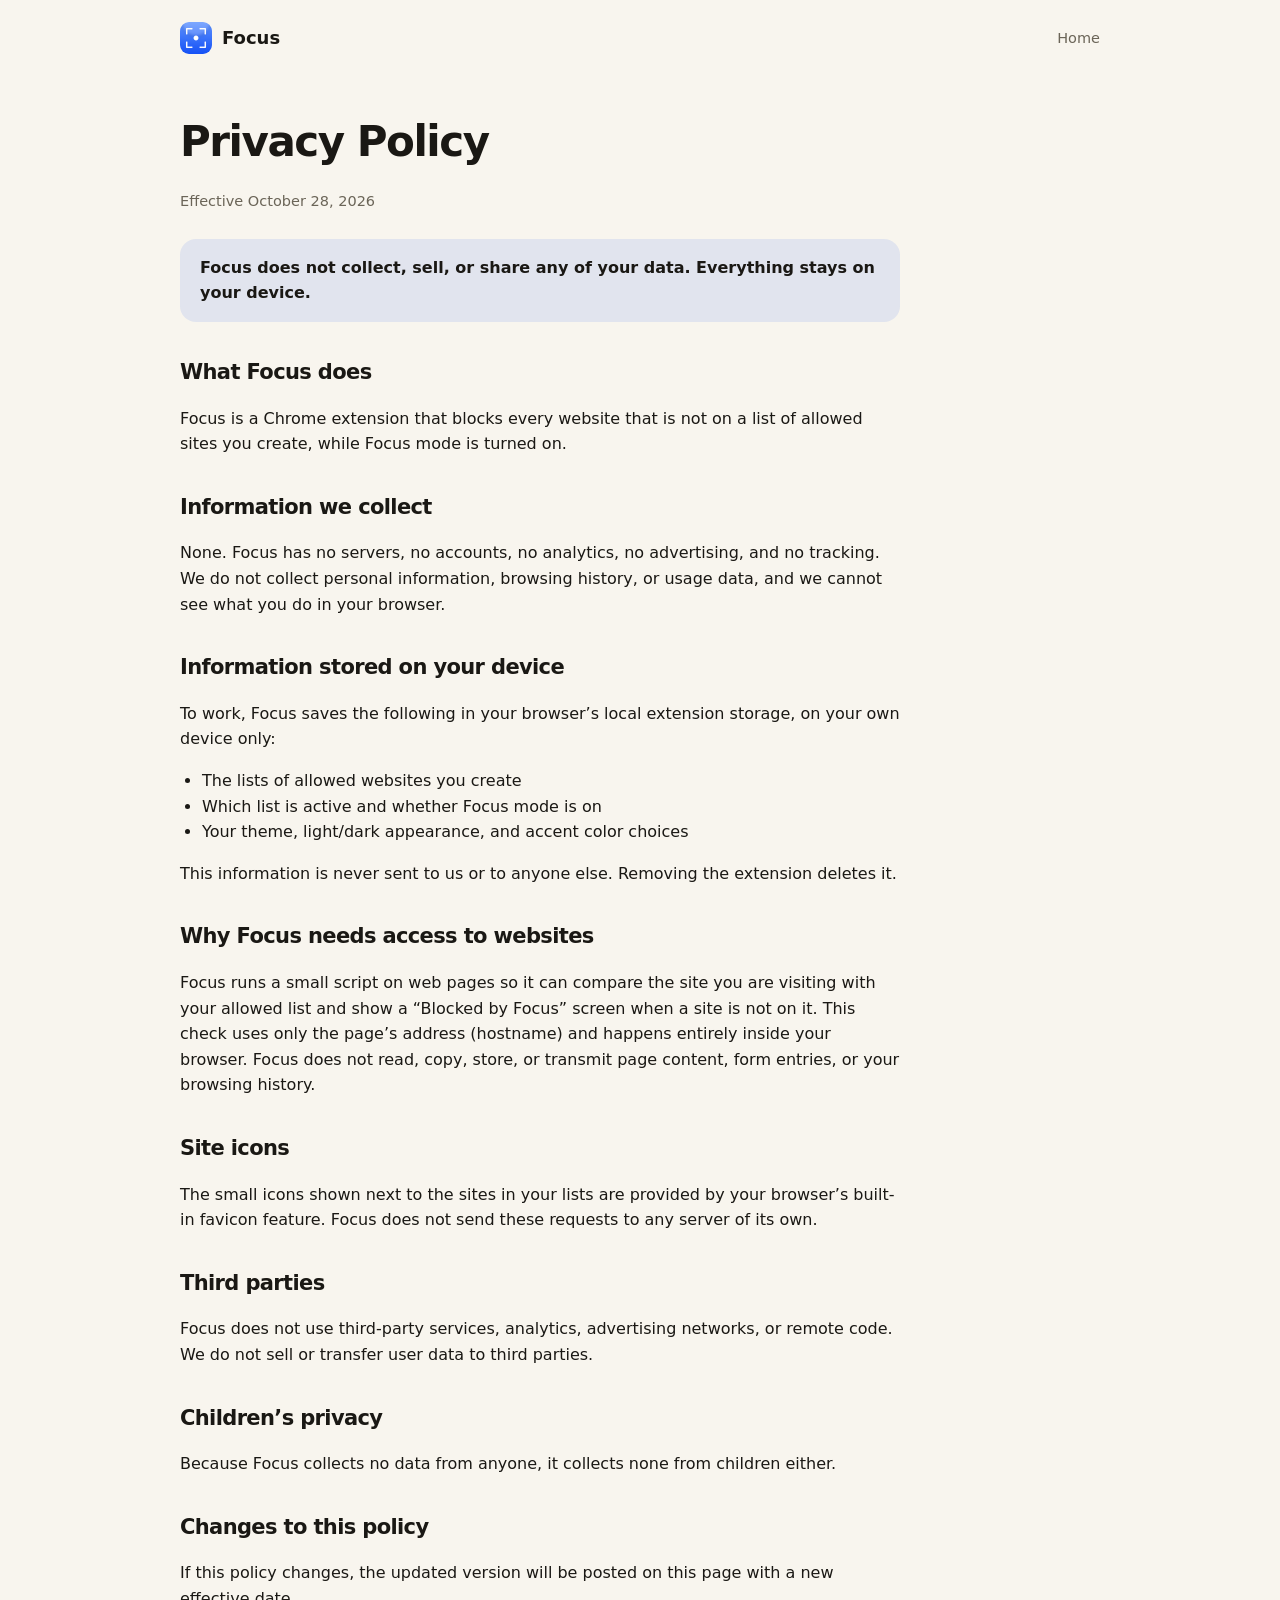
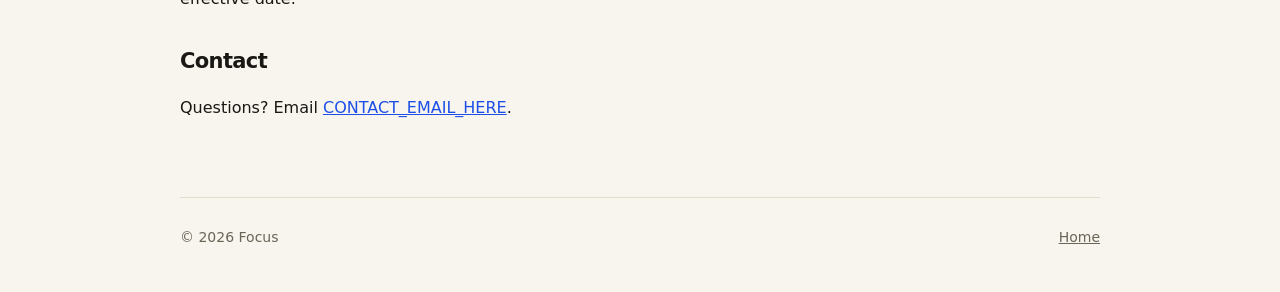
==== privacy.html @ 00d61979 "Add files via upload" ====
<!doctype html>
<html lang="en">
<head>
  <meta charset="utf-8">
  <meta name="viewport" content="width=device-width, initial-scale=1">
  <title>Privacy Policy | Focus</title>
  <meta name="description" content="Focus does not collect, store, or transmit any personal data. Everything stays in your browser.">
  <link rel="icon" href="icon.png">
  <link rel="stylesheet" href="style.css">
</head>
<body>
  <div class="wrap">
    <header class="top">
      <a class="brand" href="/"><img src="icon.png" alt="">Focus</a>
      <nav><a href="/">Home</a></nav>
    </header>

    <main class="doc">
      <h1>Privacy Policy</h1>
      <p class="meta">Effective October 28, 2026</p>

      <div class="callout">Focus does not collect, sell, or share any of your data. Everything stays on your device.</div>

      <h2>What Focus does</h2>
      <p>Focus is a Chrome extension that blocks every website that is not on a list of allowed sites you create, while Focus mode is turned on.</p>

      <h2>Information we collect</h2>
      <p>None. Focus has no servers, no accounts, no analytics, no advertising, and no tracking. We do not collect personal information, browsing history, or usage data, and we cannot see what you do in your browser.</p>

      <h2>Information stored on your device</h2>
      <p>To work, Focus saves the following in your browser’s local extension storage, on your own device only:</p>
      <ul>
        <li>The lists of allowed websites you create</li>
        <li>Which list is active and whether Focus mode is on</li>
        <li>Your theme, light/dark appearance, and accent color choices</li>
      </ul>
      <p>This information is never sent to us or to anyone else. Removing the extension deletes it.</p>

      <h2>Why Focus needs access to websites</h2>
      <p>Focus runs a small script on web pages so it can compare the site you are visiting with your allowed list and show a “Blocked by Focus” screen when a site is not on it. This check uses only the page’s address (hostname) and happens entirely inside your browser. Focus does not read, copy, store, or transmit page content, form entries, or your browsing history.</p>

      <h2>Site icons</h2>
      <p>The small icons shown next to the sites in your lists are provided by your browser’s built-in favicon feature. Focus does not send these requests to any server of its own.</p>

      <h2>Third parties</h2>
      <p>Focus does not use third-party services, analytics, advertising networks, or remote code. We do not sell or transfer user data to third parties.</p>

      <h2>Children’s privacy</h2>
      <p>Because Focus collects no data from anyone, it collects none from children either.</p>

      <h2>Changes to this policy</h2>
      <p>If this policy changes, the updated version will be posted on this page with a new effective date.</p>

      <h2>Contact</h2>
      <p>Questions? Email <a href="mailto:CONTACT_EMAIL_HERE">CONTACT_EMAIL_HERE</a>.</p>
    </main>

    <footer>
      <span>© 2026 Focus</span>
      <span><a href="/">Home</a></span>
    </footer>
  </div>
</body>
</html>
---- style.css ----
@font-face { font-family: "Inter"; src: url("fonts/inter.woff2") format("woff2"); font-weight: 100 900; font-display: swap; }
:root {
  --bg: #f8f5ee; --surface: #fffdf9; --line: #e4dccb; --text: #1a1814; --muted: #6b6558; --accent: #1c4fe8; --accent-soft: rgba(28, 79, 232, 0.1);
  color-scheme: light dark;
}
@media (prefers-color-scheme: dark) {
  :root { --bg: #0c0d10; --surface: #15171c; --line: #262932; --text: #f1efe9; --muted: #9a9ba5; --accent: #5b83ff; --accent-soft: rgba(91, 131, 255, 0.14); }
}
* { box-sizing: border-box; }
html { scroll-behavior: smooth; }
body { margin: 0; font-family: "Inter", system-ui, -apple-system, "Segoe UI", Roboto, sans-serif; background: var(--bg); color: var(--text); line-height: 1.6; -webkit-font-smoothing: antialiased; }
a { color: var(--accent); }
.wrap { width: min(920px, 100% - 40px); margin: 0 auto; }
header.top { display: flex; align-items: center; justify-content: space-between; padding: 22px 0; }
.brand { display: flex; align-items: center; gap: 10px; font-weight: 650; font-size: 18px; color: var(--text); text-decoration: none; }
.brand img { width: 32px; height: 32px; border-radius: 9px; }
nav a { margin-left: 22px; color: var(--muted); text-decoration: none; font-size: 14.5px; font-weight: 500; }
nav a:hover { color: var(--text); }
.hero { text-align: center; padding: 64px 0 56px; }
.hero h1 { font-size: clamp(36px, 7vw, 60px); line-height: 1.05; letter-spacing: -0.04em; margin: 0 0 18px; font-weight: 700; }
.hero p.lead { font-size: clamp(17px, 2.4vw, 20px); color: var(--muted); max-width: 560px; margin: 0 auto 30px; }
.btn { display: inline-block; padding: 14px 26px; border-radius: 14px; background: var(--accent); color: #fff; font-weight: 600; text-decoration: none; font-size: 16px; }
.btn.soon { background: var(--surface); color: var(--muted); border: 1px solid var(--line); cursor: default; }
.note { margin-top: 12px; font-size: 13.5px; color: var(--muted); }
section { padding: 44px 0; }
h2 { font-size: clamp(24px, 4vw, 32px); letter-spacing: -0.03em; margin: 0 0 8px; }
.sub { color: var(--muted); margin: 0 0 28px; }
.steps { display: grid; grid-template-columns: repeat(auto-fit, minmax(240px, 1fr)); gap: 16px; }
.card { background: var(--surface); border: 1px solid var(--line); border-radius: 20px; padding: 24px; }
.card .n { display: grid; place-items: center; width: 32px; height: 32px; border-radius: 10px; background: var(--accent-soft); color: var(--accent); font-weight: 700; margin-bottom: 12px; }
.card h3 { margin: 0 0 6px; font-size: 18px; letter-spacing: -0.02em; }
.card p { margin: 0; color: var(--muted); font-size: 15px; }
.features { display: grid; grid-template-columns: repeat(auto-fit, minmax(260px, 1fr)); gap: 16px; }
.themes { display: grid; grid-template-columns: repeat(auto-fit, minmax(128px, 1fr)); gap: 12px; }
.theme { text-align: center; font-size: 14px; font-weight: 600; }
.pv { height: 84px; padding: 14px; border-radius: 16px; background: var(--b); display: flex; flex-direction: column; justify-content: center; gap: 8px; margin-bottom: 8px; border: 1px solid rgba(128, 128, 128, 0.25); }
.pv i { display: block; height: 16px; border-radius: var(--r); background: var(--s); border: var(--bw) solid var(--l); box-shadow: var(--sh); }
.pv i + i { width: 60%; background: var(--a, #1c4fe8); }
footer { border-top: 1px solid var(--line); margin-top: 40px; padding: 28px 0 44px; color: var(--muted); font-size: 14px; display: flex; flex-wrap: wrap; gap: 12px 24px; justify-content: space-between; }
footer a { color: var(--muted); }
.doc { padding: 24px 0 20px; max-width: 720px; }
.doc h1 { font-size: clamp(30px, 5vw, 42px); letter-spacing: -0.035em; margin: 8px 0 6px; }
.doc h2 { font-size: 21px; margin: 34px 0 8px; }
.doc p, .doc li { color: var(--text); font-size: 16px; }
.doc ul { padding-left: 22px; }
.doc .meta { color: var(--muted); font-size: 14.5px; margin-bottom: 26px; }
.callout { background: var(--accent-soft); border-radius: 16px; padding: 16px 20px; margin: 20px 0; font-weight: 550; }
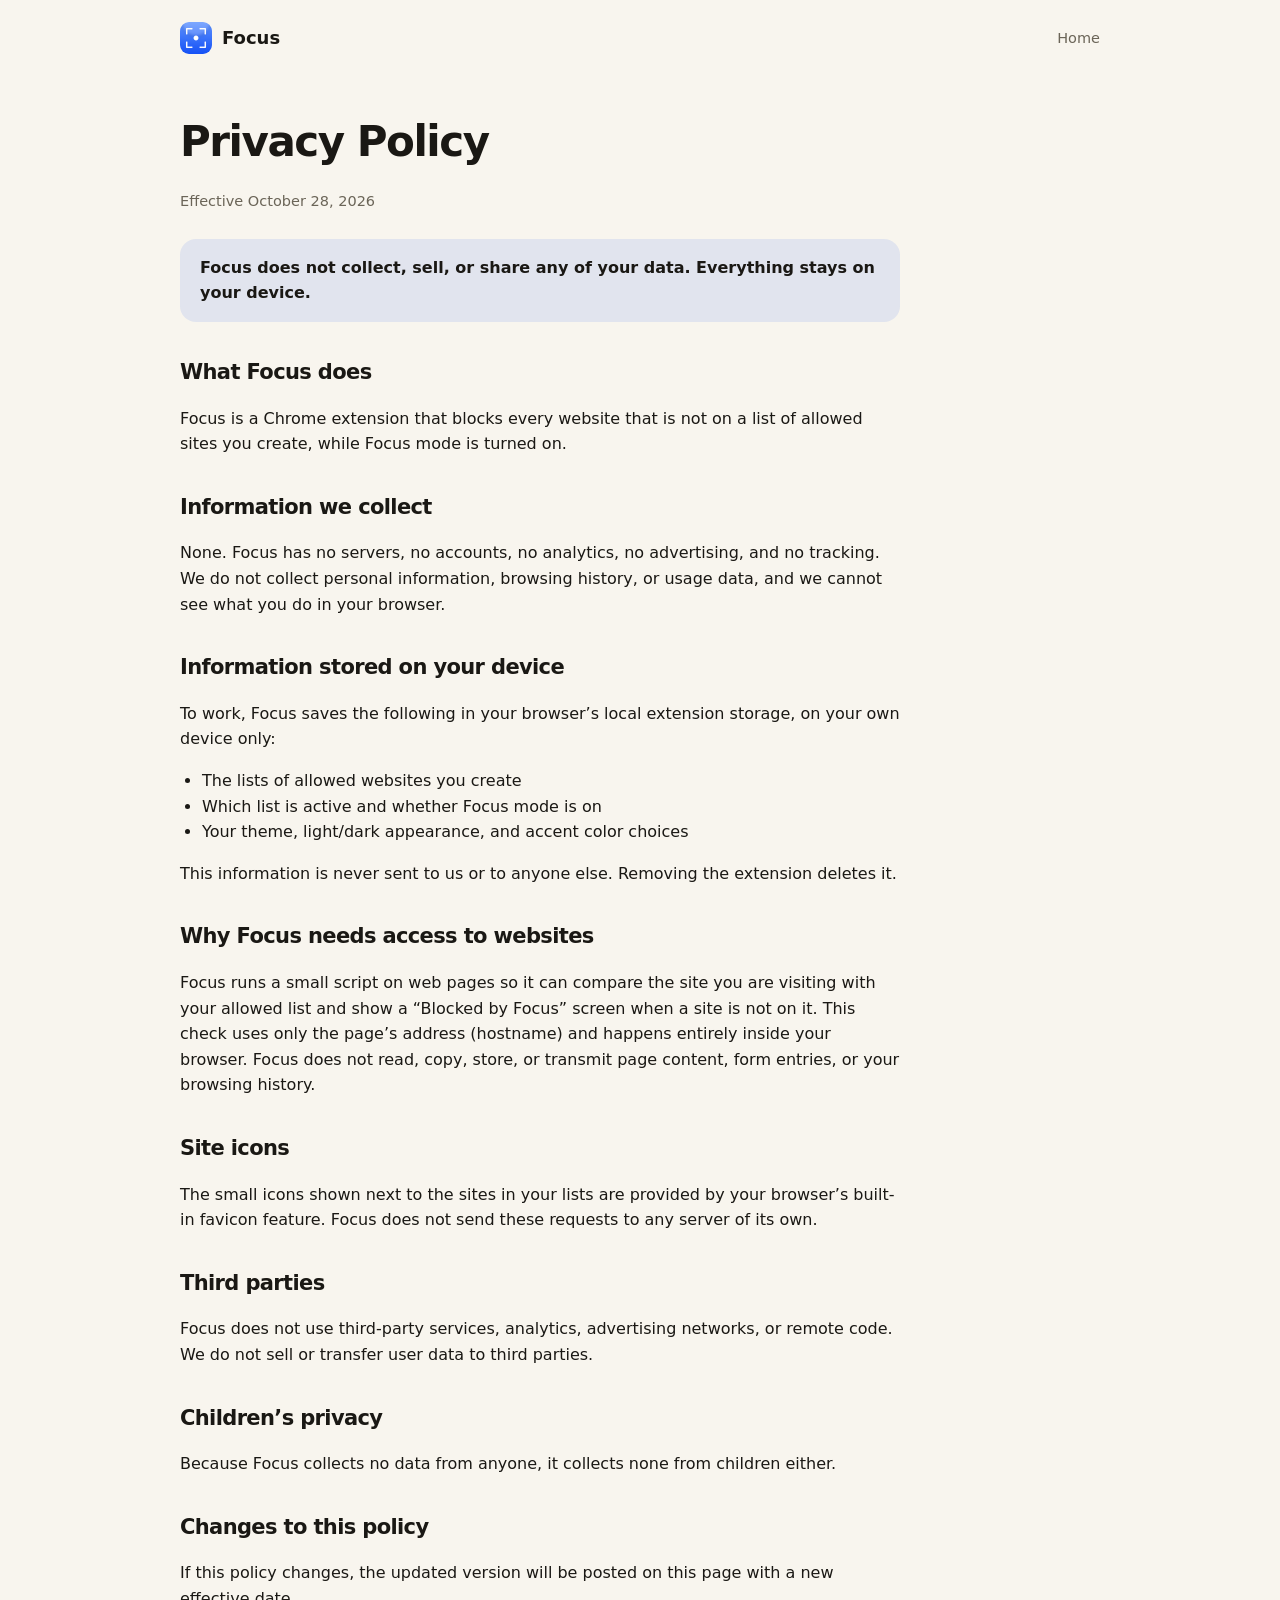
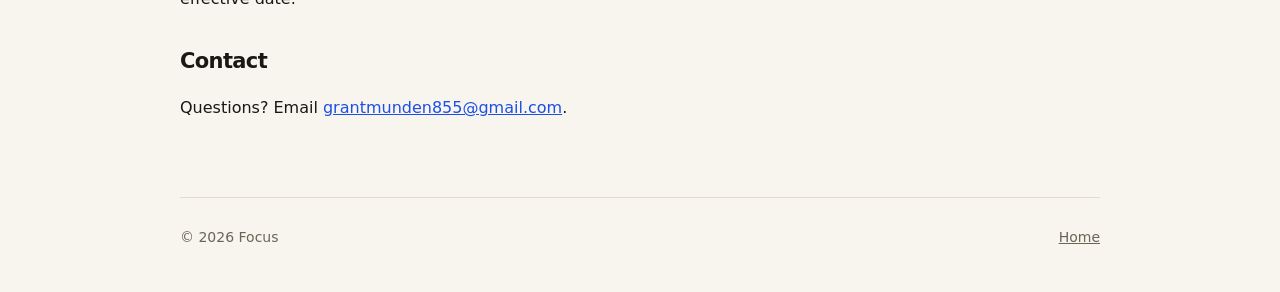
==== commit e55d5780: "Update privacy.html" ====
--- a/privacy.html
+++ b/privacy.html
@@ -52,7 +52,7 @@
       <p>If this policy changes, the updated version will be posted on this page with a new effective date.</p>
 
       <h2>Contact</h2>
-      <p>Questions? Email <a href="mailto:CONTACT_EMAIL_HERE">CONTACT_EMAIL_HERE</a>.</p>
+      <p>Questions? Email <a href="mailto:grantmunden855@gmail.com">grantmunden855@gmail.com</a>.</p>
     </main>
 
     <footer>
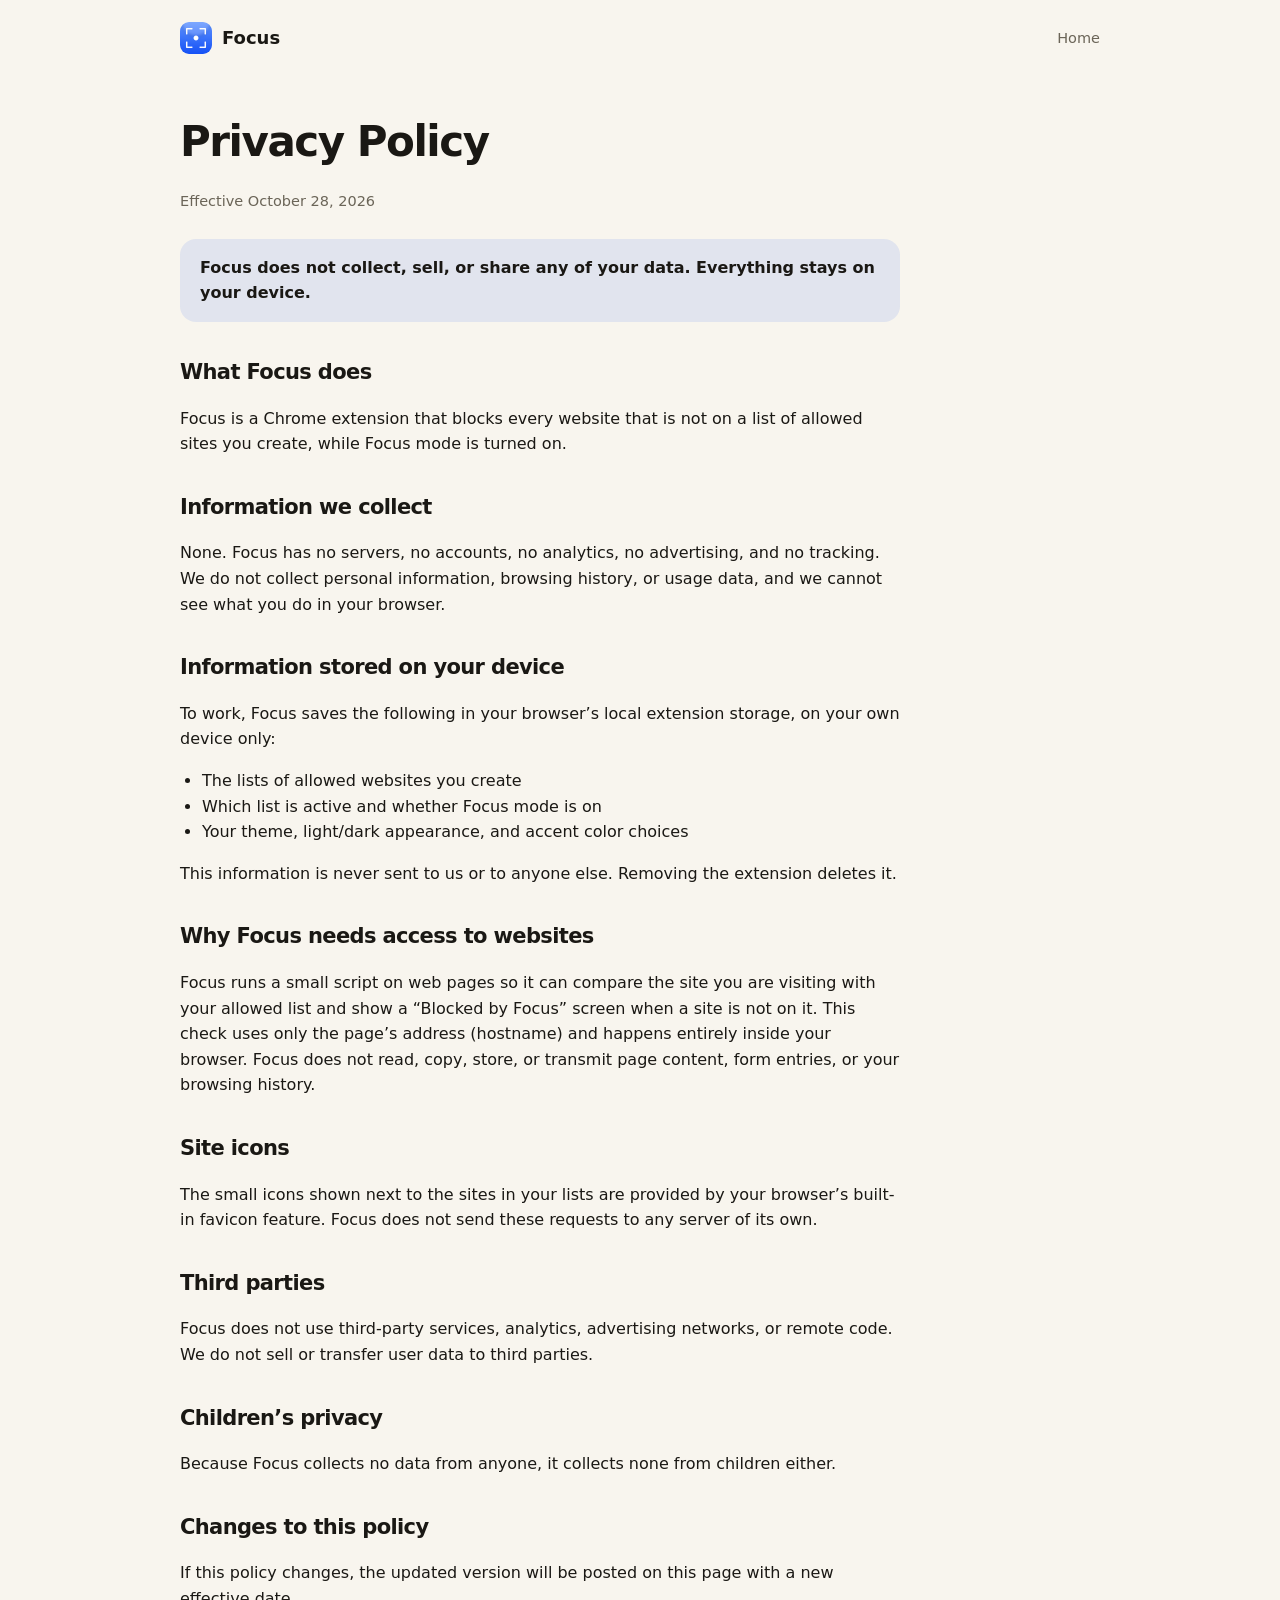
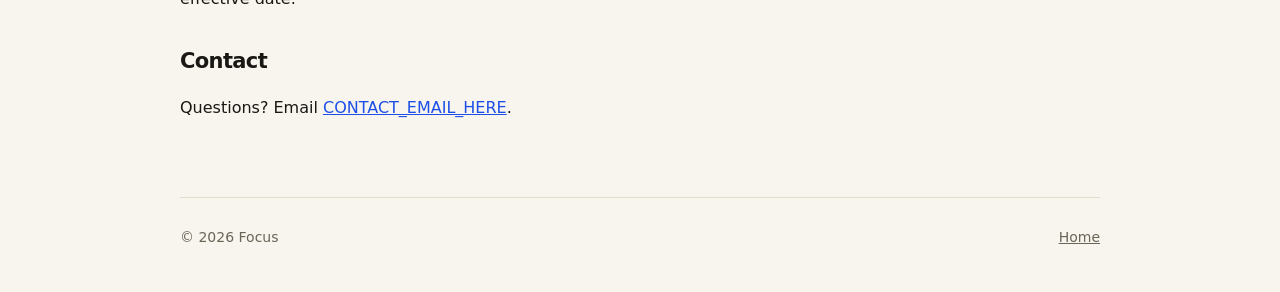
==== commit 65b14ece: "Add files via upload" ====
--- a/privacy.html
+++ b/privacy.html
@@ -52,7 +52,7 @@
       <p>If this policy changes, the updated version will be posted on this page with a new effective date.</p>
 
       <h2>Contact</h2>
-      <p>Questions? Email <a href="mailto:grantmunden855@gmail.com">grantmunden855@gmail.com</a>.</p>
+      <p>Questions? Email <a href="mailto:CONTACT_EMAIL_HERE">CONTACT_EMAIL_HERE</a>.</p>
     </main>
 
     <footer>
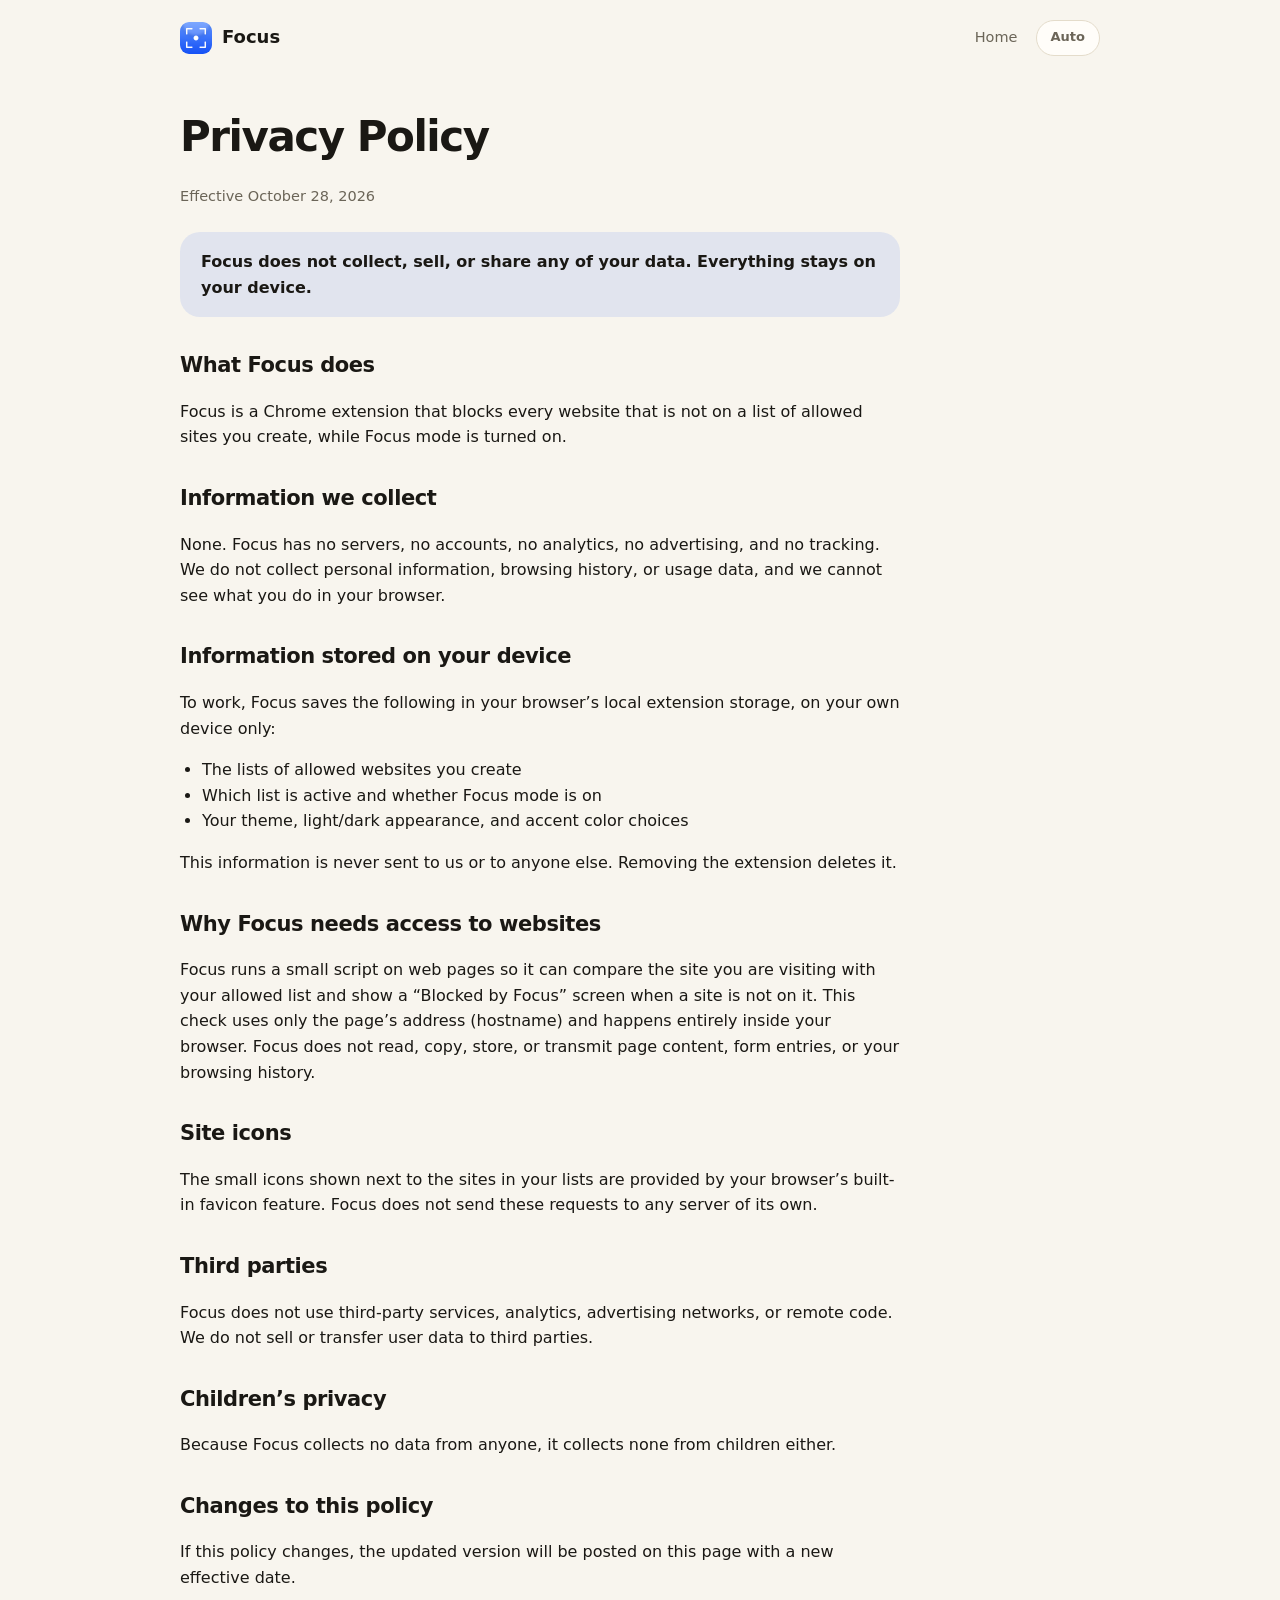
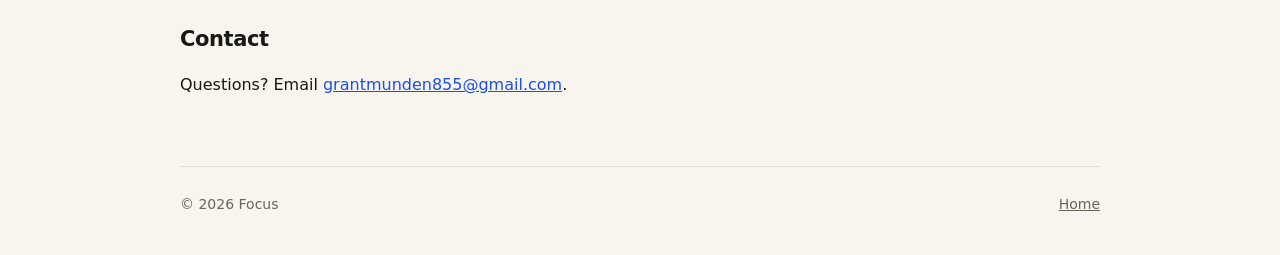
==== commit 7b492458: "Add files via upload" ====
--- a/privacy.html
+++ b/privacy.html
@@ -2,17 +2,22 @@
 <html lang="en">
 <head>
   <meta charset="utf-8">
-  <meta name="viewport" content="width=device-width, initial-scale=1">
+  <meta name="viewport" content="width=device-width, initial-scale=1, viewport-fit=cover">
+  <meta name="theme-color" content="#f8f5ee">
   <title>Privacy Policy | Focus</title>
   <meta name="description" content="Focus does not collect, store, or transmit any personal data. Everything stays in your browser.">
   <link rel="icon" href="icon.png">
   <link rel="stylesheet" href="style.css">
+  <script src="site.js"></script>
 </head>
 <body>
   <div class="wrap">
     <header class="top">
       <a class="brand" href="/"><img src="icon.png" alt="">Focus</a>
-      <nav><a href="/">Home</a></nav>
+      <nav>
+        <a href="/">Home</a>
+        <button class="mode" id="modeBtn" type="button" aria-label="Change appearance">Auto</button>
+      </nav>
     </header>
 
     <main class="doc">
@@ -52,7 +57,7 @@
       <p>If this policy changes, the updated version will be posted on this page with a new effective date.</p>
 
       <h2>Contact</h2>
-      <p>Questions? Email <a href="mailto:CONTACT_EMAIL_HERE">CONTACT_EMAIL_HERE</a>.</p>
+      <p>Questions? Email <a href="mailto:grantmunden855@gmail.com">grantmunden855@gmail.com</a>.</p>
     </main>
 
     <footer>
--- a/style.css
+++ b/style.css
@@ -1,47 +1,207 @@
 @font-face { font-family: "Inter"; src: url("fonts/inter.woff2") format("woff2"); font-weight: 100 900; font-display: swap; }
+
+/* ---------- Tokens (Default theme, light) ---------- */
 :root {
-  --bg: #f8f5ee; --surface: #fffdf9; --line: #e4dccb; --text: #1a1814; --muted: #6b6558; --accent: #1c4fe8; --accent-soft: rgba(28, 79, 232, 0.1);
-  color-scheme: light dark;
+  --bg: #f8f5ee; --surface: #fffdf9; --line: #e4dccb; --text: #1a1814; --muted: #6b6558;
+  --accent: #1c4fe8; --accent-soft: rgba(28, 79, 232, 0.1); --accent-fg: #fff; --ink: #000;
+  --r-card: 20px; --r-btn: 14px; --bw: 1px; --shadow: none; --h-weight: 700; --h-transform: none;
+  --mono: ui-monospace, "SF Mono", "JetBrains Mono", Menlo, Consolas, "Liberation Mono", monospace;
+  color-scheme: light;
+}
+:root[data-theme="dark"] {
+  --bg: #0c0d10; --surface: #15171c; --line: #262932; --text: #f1efe9; --muted: #9a9ba5;
+  --accent: #5b83ff; --accent-soft: rgba(91, 131, 255, 0.14);
+  color-scheme: dark;
 }
 @media (prefers-color-scheme: dark) {
-  :root { --bg: #0c0d10; --surface: #15171c; --line: #262932; --text: #f1efe9; --muted: #9a9ba5; --accent: #5b83ff; --accent-soft: rgba(91, 131, 255, 0.14); }
-}
+  :root:not([data-theme]) { --bg: #0c0d10; --surface: #15171c; --line: #262932; --text: #f1efe9; --muted: #9a9ba5; --accent: #5b83ff; --accent-soft: rgba(91, 131, 255, 0.14); color-scheme: dark; }
+}
+
+/* ---------- Base ---------- */
 * { box-sizing: border-box; }
-html { scroll-behavior: smooth; }
-body { margin: 0; font-family: "Inter", system-ui, -apple-system, "Segoe UI", Roboto, sans-serif; background: var(--bg); color: var(--text); line-height: 1.6; -webkit-font-smoothing: antialiased; }
+html { scroll-behavior: smooth; -webkit-text-size-adjust: 100%; text-size-adjust: 100%; background: var(--bg); }
+body {
+  margin: 0; font-family: "Inter", system-ui, -apple-system, "Segoe UI", Roboto, sans-serif;
+  background: var(--bg); color: var(--text); line-height: 1.6; -webkit-font-smoothing: antialiased;
+  padding: env(safe-area-inset-top) env(safe-area-inset-right) env(safe-area-inset-bottom) env(safe-area-inset-left);
+  transition: background-color 0.35s ease, color 0.35s ease;
+  overflow-x: hidden;
+}
+body::before, body::after { content: ""; position: fixed; inset: 0; pointer-events: none; z-index: -1; }
 a { color: var(--accent); }
-.wrap { width: min(920px, 100% - 40px); margin: 0 auto; }
-header.top { display: flex; align-items: center; justify-content: space-between; padding: 22px 0; }
+img { max-width: 100%; }
+.wrap { width: min(920px, 100% - 32px); margin: 0 auto; }
+
+header.top { display: flex; align-items: center; justify-content: space-between; gap: 12px; padding: 18px 0; }
 .brand { display: flex; align-items: center; gap: 10px; font-weight: 650; font-size: 18px; color: var(--text); text-decoration: none; }
 .brand img { width: 32px; height: 32px; border-radius: 9px; }
-nav a { margin-left: 22px; color: var(--muted); text-decoration: none; font-size: 14.5px; font-weight: 500; }
+nav { display: flex; align-items: center; gap: 4px 18px; }
+nav a { color: var(--muted); text-decoration: none; font-size: 14.5px; font-weight: 500; padding: 8px 0; }
 nav a:hover { color: var(--text); }
-.hero { text-align: center; padding: 64px 0 56px; }
-.hero h1 { font-size: clamp(36px, 7vw, 60px); line-height: 1.05; letter-spacing: -0.04em; margin: 0 0 18px; font-weight: 700; }
-.hero p.lead { font-size: clamp(17px, 2.4vw, 20px); color: var(--muted); max-width: 560px; margin: 0 auto 30px; }
-.btn { display: inline-block; padding: 14px 26px; border-radius: 14px; background: var(--accent); color: #fff; font-weight: 600; text-decoration: none; font-size: 16px; }
-.btn.soon { background: var(--surface); color: var(--muted); border: 1px solid var(--line); cursor: default; }
-.note { margin-top: 12px; font-size: 13.5px; color: var(--muted); }
-section { padding: 44px 0; }
-h2 { font-size: clamp(24px, 4vw, 32px); letter-spacing: -0.03em; margin: 0 0 8px; }
-.sub { color: var(--muted); margin: 0 0 28px; }
-.steps { display: grid; grid-template-columns: repeat(auto-fit, minmax(240px, 1fr)); gap: 16px; }
-.card { background: var(--surface); border: 1px solid var(--line); border-radius: 20px; padding: 24px; }
+.mode {
+  appearance: none; font: inherit; font-size: 13px; font-weight: 600; color: var(--muted); cursor: pointer;
+  background: var(--surface); border: var(--bw) solid var(--line); border-radius: 999px; min-height: 36px; padding: 0 14px;
+}
+.mode:hover:not(:disabled) { color: var(--text); }
+.mode:disabled { opacity: 0.55; cursor: not-allowed; }
+
+.hero { text-align: center; padding: clamp(36px, 8vw, 72px) 0 clamp(36px, 6vw, 56px); }
+.hero h1 { font-size: clamp(34px, 8vw, 60px); line-height: 1.05; letter-spacing: -0.04em; margin: 0 0 18px; font-weight: var(--h-weight); text-transform: var(--h-transform); }
+.hero p.lead { font-size: clamp(16.5px, 2.4vw, 20px); color: var(--muted); max-width: 560px; margin: 0 auto 28px; padding: 0 4px; }
+.actions { display: flex; flex-wrap: wrap; gap: 12px; justify-content: center; }
+.btn {
+  display: inline-flex; align-items: center; justify-content: center; min-height: 48px; padding: 0 24px;
+  border-radius: var(--r-btn); background: var(--accent); color: var(--accent-fg); border: var(--bw) solid transparent;
+  font-weight: 600; text-decoration: none; font-size: 16px; text-align: center;
+}
+.btn.soon { background: var(--surface); color: var(--muted); border-color: var(--line); cursor: default; }
+.note { margin: 14px 0 0; font-size: 13.5px; color: var(--muted); }
+
+section { padding: clamp(28px, 5vw, 44px) 0; }
+h2 { font-size: clamp(23px, 4.4vw, 32px); letter-spacing: -0.03em; margin: 0 0 8px; text-transform: var(--h-transform); font-weight: var(--h-weight); }
+.sub { color: var(--muted); margin: 0 0 24px; }
+.steps, .features { display: grid; grid-template-columns: repeat(auto-fit, minmax(min(100%, 240px), 1fr)); gap: 14px; }
+.card { background: var(--surface); border: var(--bw) solid var(--line); border-radius: var(--r-card); padding: clamp(18px, 4vw, 24px); box-shadow: var(--shadow); }
 .card .n { display: grid; place-items: center; width: 32px; height: 32px; border-radius: 10px; background: var(--accent-soft); color: var(--accent); font-weight: 700; margin-bottom: 12px; }
 .card h3 { margin: 0 0 6px; font-size: 18px; letter-spacing: -0.02em; }
 .card p { margin: 0; color: var(--muted); font-size: 15px; }
-.features { display: grid; grid-template-columns: repeat(auto-fit, minmax(260px, 1fr)); gap: 16px; }
-.themes { display: grid; grid-template-columns: repeat(auto-fit, minmax(128px, 1fr)); gap: 12px; }
-.theme { text-align: center; font-size: 14px; font-weight: 600; }
-.pv { height: 84px; padding: 14px; border-radius: 16px; background: var(--b); display: flex; flex-direction: column; justify-content: center; gap: 8px; margin-bottom: 8px; border: 1px solid rgba(128, 128, 128, 0.25); }
-.pv i { display: block; height: 16px; border-radius: var(--r); background: var(--s); border: var(--bw) solid var(--l); box-shadow: var(--sh); }
+
+/* ---------- Theme picker ---------- */
+.themes { display: grid; grid-template-columns: repeat(2, 1fr); gap: 12px; }
+@media (min-width: 560px) { .themes { grid-template-columns: repeat(3, 1fr); } }
+@media (min-width: 900px) { .themes { grid-template-columns: repeat(6, 1fr); } }
+.theme {
+  appearance: none; font: inherit; color: var(--text); text-align: center; cursor: pointer; width: 100%;
+  background: var(--surface); border: var(--bw) solid var(--line); border-radius: var(--r-card); padding: 10px 10px 12px;
+  box-shadow: var(--shadow); transition: transform 0.2s ease, border-color 0.2s ease, box-shadow 0.2s ease; -webkit-tap-highlight-color: transparent;
+}
+.theme:hover { transform: translateY(-2px); }
+.theme:active { transform: scale(0.97); }
+.theme:focus-visible, .mode:focus-visible, .btn:focus-visible, nav a:focus-visible { outline: 2px solid var(--accent); outline-offset: 3px; }
+.theme.active { border-color: var(--accent); box-shadow: 0 0 0 3px var(--accent-soft); }
+.theme .tn { display: block; font-size: 14px; font-weight: 600; margin-top: 8px; }
+.theme.active .tn::after { content: " \2713"; color: var(--accent); }
+.pv { display: flex; flex-direction: column; justify-content: center; gap: 8px; height: 84px; padding: 14px; border-radius: 12px; background: var(--b); border: 1px solid rgba(128, 128, 128, 0.25); }
+.pv i { display: block; height: 16px; border-radius: var(--r); background: var(--s); border: var(--bw2) solid var(--l); box-shadow: var(--sh); }
 .pv i + i { width: 60%; background: var(--a, #1c4fe8); }
-footer { border-top: 1px solid var(--line); margin-top: 40px; padding: 28px 0 44px; color: var(--muted); font-size: 14px; display: flex; flex-wrap: wrap; gap: 12px 24px; justify-content: space-between; }
+.status { margin: 14px 0 0; font-size: 13.5px; color: var(--muted); text-align: center; }
+
+footer { border-top: var(--bw) solid var(--line); margin-top: 32px; padding: 26px 0 40px; color: var(--muted); font-size: 14px; display: flex; flex-wrap: wrap; gap: 10px 24px; justify-content: space-between; }
 footer a { color: var(--muted); }
-.doc { padding: 24px 0 20px; max-width: 720px; }
-.doc h1 { font-size: clamp(30px, 5vw, 42px); letter-spacing: -0.035em; margin: 8px 0 6px; }
-.doc h2 { font-size: 21px; margin: 34px 0 8px; }
-.doc p, .doc li { color: var(--text); font-size: 16px; }
+
+.doc { padding: 20px 0; max-width: 720px; }
+.doc h1 { font-size: clamp(30px, 6vw, 42px); letter-spacing: -0.035em; margin: 8px 0 6px; text-transform: var(--h-transform); font-weight: var(--h-weight); }
+.doc h2 { font-size: 21px; margin: 32px 0 8px; text-transform: none; letter-spacing: -0.02em; }
+.doc p, .doc li { font-size: 16px; overflow-wrap: anywhere; }
 .doc ul { padding-left: 22px; }
-.doc .meta { color: var(--muted); font-size: 14.5px; margin-bottom: 26px; }
-.callout { background: var(--accent-soft); border-radius: 16px; padding: 16px 20px; margin: 20px 0; font-weight: 550; }
+.doc .meta { color: var(--muted); font-size: 14.5px; margin-bottom: 24px; }
+.callout { background: var(--accent-soft); border-radius: var(--r-card); border: var(--bw) solid transparent; padding: 16px 20px; margin: 20px 0; font-weight: 550; }
+
+/* ---------- Small screens ---------- */
+@media (max-width: 520px) {
+  .nav-how { display: none; }
+  nav { gap: 4px 14px; }
+  .actions .btn { width: 100%; }
+  footer { flex-direction: column; }
+}
+@media (prefers-reduced-motion: reduce) { * { transition: none !important; animation: none !important; scroll-behavior: auto !important; } }
+
+/* =====================================================================
+   GLASS
+   ===================================================================== */
+:root[data-skin="glass"] { --bg: #e3eafa; --surface: rgba(255, 255, 255, 0.5); --line: rgba(255, 255, 255, 0.8); --text: #131d3b; --muted: #475579; --r-card: 26px; --r-btn: 18px; --shadow: 0 10px 34px -12px rgba(40, 60, 130, 0.28), inset 0 1px 0 rgba(255, 255, 255, 0.8); }
+:root[data-skin="glass"][data-theme="dark"] { --bg: #090d22; --surface: rgba(255, 255, 255, 0.07); --line: rgba(255, 255, 255, 0.15); --text: #eef1ff; --muted: #a9b2d4; --shadow: 0 16px 40px -14px rgba(0, 0, 0, 0.6), inset 0 1px 0 rgba(255, 255, 255, 0.14); }
+:root[data-skin="glass"] body::before {
+  background:
+    radial-gradient(520px 420px at 8% 4%, color-mix(in srgb, var(--accent) 38%, transparent), transparent 70%),
+    radial-gradient(480px 400px at 100% 30%, rgba(255, 122, 200, 0.42), transparent 70%),
+    radial-gradient(560px 440px at 16% 100%, rgba(80, 210, 255, 0.42), transparent 70%),
+    radial-gradient(460px 400px at 100% 104%, color-mix(in srgb, var(--accent) 26%, transparent), transparent 70%);
+}
+:root[data-skin="glass"][data-theme="dark"] body::before {
+  background:
+    radial-gradient(520px 420px at 8% 4%, color-mix(in srgb, var(--accent) 48%, transparent), transparent 70%),
+    radial-gradient(480px 400px at 100% 30%, rgba(255, 70, 190, 0.26), transparent 70%),
+    radial-gradient(560px 440px at 16% 100%, rgba(40, 170, 255, 0.28), transparent 70%),
+    radial-gradient(460px 400px at 100% 104%, color-mix(in srgb, var(--accent) 34%, transparent), transparent 70%);
+}
+:root[data-skin="glass"] :is(.card, .theme, .mode, .btn.soon, .callout) { -webkit-backdrop-filter: blur(16px) saturate(1.6); backdrop-filter: blur(16px) saturate(1.6); }
+:root[data-skin="glass"] .btn:not(.soon) { background: linear-gradient(160deg, color-mix(in srgb, var(--accent) 78%, #fff), var(--accent)); border-color: rgba(255, 255, 255, 0.45); box-shadow: 0 10px 24px -8px color-mix(in srgb, var(--accent) 60%, transparent); }
+
+/* =====================================================================
+   BENTO
+   ===================================================================== */
+:root[data-skin="bento"] { --bg: #ebebf0; --surface: #ffffff; --line: #e4e4ea; --text: #0f0f12; --muted: #6a6a76; --r-card: 28px; --r-btn: 22px; }
+:root[data-skin="bento"][data-theme="dark"] { --bg: #000000; --surface: #1b1b20; --line: #26262c; --text: #f5f5f7; --muted: #9a9aa6; }
+:root[data-skin="bento"] .hero { background: var(--surface); border: var(--bw) solid var(--line); border-radius: 36px; padding: clamp(36px, 8vw, 64px) 20px; margin-top: 6px; }
+:root[data-skin="bento"] .card .n { border-radius: 12px; }
+@media (min-width: 700px) {
+  :root[data-skin="bento"] .steps { grid-template-columns: 1.3fr 1fr 1fr; }
+  :root[data-skin="bento"] .features { grid-template-columns: 1.15fr 1fr; }
+  :root[data-skin="bento"] .features .card:first-child { grid-row: span 2; display: flex; flex-direction: column; justify-content: flex-end; min-height: 220px; }
+  :root[data-skin="bento"] .features .card:first-child h3 { font-size: 24px; }
+}
+:root[data-skin="bento"] .steps .card:first-child { background: var(--accent); border-color: transparent; color: #fff; }
+:root[data-skin="bento"] .steps .card:first-child p { color: rgba(255, 255, 255, 0.85); }
+:root[data-skin="bento"] .steps .card:first-child .n { background: rgba(255, 255, 255, 0.22); color: #fff; }
+:root[data-skin="bento"] .features .card:nth-child(3) { background: color-mix(in srgb, var(--accent) 13%, var(--surface)); }
+
+/* =====================================================================
+   NEOBRUTALISM
+   ===================================================================== */
+:root[data-skin="brutal"] { --bg: #ffeeb8; --surface: #ffffff; --line: #000; --text: #000; --muted: #333; --ink: #000; --accent-soft: rgba(28, 79, 232, 0.16); --r-card: 12px; --r-btn: 10px; --bw: 2.5px; --h-weight: 900; --h-transform: uppercase; --shadow: 5px 5px 0 #000; }
+:root[data-skin="brutal"][data-theme="dark"] { --accent-soft: rgba(91, 131, 255, 0.2); --bg: #141414; --surface: #232323; --line: #f4f1ea; --text: #f4f1ea; --muted: #c4c0b6; --ink: #f4f1ea; --accent: #5b83ff; --shadow: 5px 5px 0 #f4f1ea; }
+:root[data-skin="brutal"] .hero h1 { letter-spacing: -0.03em; }
+:root[data-skin="brutal"] .btn { border-color: var(--ink); box-shadow: 5px 5px 0 var(--ink); text-transform: uppercase; letter-spacing: 0.04em; font-weight: 800; transition: transform 0.12s ease-out, box-shadow 0.12s ease-out; }
+:root[data-skin="brutal"] .btn:hover { transform: translate(-2px, -2px); box-shadow: 7px 7px 0 var(--ink); }
+:root[data-skin="brutal"] .btn:active { transform: translate(3px, 3px); box-shadow: 0 0 0 var(--ink); }
+:root[data-skin="brutal"] .btn.soon { border-style: dashed; box-shadow: none; color: var(--text); }
+:root[data-skin="brutal"] .card .n { background: var(--accent); color: #fff; border: var(--bw) solid var(--ink); border-radius: 8px; }
+:root[data-skin="brutal"] .mode { border-radius: 8px; box-shadow: 3px 3px 0 var(--ink); color: var(--text); font-weight: 800; text-transform: uppercase; }
+:root[data-skin="brutal"] .theme { transition: transform 0.12s ease-out, box-shadow 0.12s ease-out; }
+:root[data-skin="brutal"] .theme:hover { transform: translate(-2px, -2px); box-shadow: 7px 7px 0 var(--ink); }
+:root[data-skin="brutal"] .theme:active { transform: translate(3px, 3px); box-shadow: 0 0 0 var(--ink); }
+:root[data-skin="brutal"] .theme.active { background: color-mix(in srgb, var(--accent) 22%, var(--surface)); border-color: var(--ink); box-shadow: 5px 5px 0 var(--accent); }
+:root[data-skin="brutal"] .theme .tn { font-weight: 800; text-transform: uppercase; font-size: 12.5px; }
+:root[data-skin="brutal"] nav a { color: var(--text); font-weight: 700; }
+:root[data-skin="brutal"] .brand { font-weight: 900; text-transform: uppercase; }
+:root[data-skin="brutal"] .callout { border-color: var(--ink); background: var(--accent); color: #fff; box-shadow: 4px 4px 0 var(--ink); }
+
+/* =====================================================================
+   MONOCHROME
+   ===================================================================== */
+:root[data-skin="mono"] { --bg: #fafafa; --surface: #ffffff; --line: #e8e8e8; --text: #0a0a0a; --muted: #6e6e6e; --r-card: 14px; --r-btn: 12px; --h-weight: 560; }
+:root[data-skin="mono"][data-theme="dark"] { --bg: #000000; --surface: #0c0c0c; --line: #222222; --text: #f5f5f5; --muted: #8f8f8f; }
+:root[data-skin="mono"] .hero h1 { letter-spacing: -0.05em; }
+:root[data-skin="mono"] .btn:not(.soon) { background: var(--text); color: var(--bg); }
+:root[data-skin="mono"] .card .n { background: var(--bg); color: var(--text); border: 1px solid var(--line); }
+:root[data-skin="mono"] .theme.active { border-color: var(--text); box-shadow: none; }
+:root[data-skin="mono"] .theme.active .tn::after { color: var(--accent); }
+:root[data-skin="mono"] .callout { background: var(--surface); border-color: var(--line); }
+:root[data-skin="mono"] a { color: var(--text); }
+
+/* =====================================================================
+   CYBERPUNK (dark only)
+   ===================================================================== */
+:root[data-skin="cyber"] { --bg: #07030f; --surface: #110722; --line: #2b1752; --text: #ece6ff; --muted: #a798d6; --accent: #00d0ff; --accent-soft: rgba(0, 208, 255, 0.14); --accent-fg: #07030f; --r-card: 4px; --r-btn: 3px; --h-weight: 700; --h-transform: uppercase; --shadow: 0 0 0 1px rgba(0, 208, 255, 0.18), 0 0 26px -10px rgba(0, 208, 255, 0.55); }
+:root[data-skin="cyber"] body::before {
+  background:
+    repeating-linear-gradient(0deg, transparent 0 31px, rgba(190, 150, 255, 0.05) 31px 32px),
+    repeating-linear-gradient(90deg, transparent 0 31px, rgba(190, 150, 255, 0.05) 31px 32px),
+    radial-gradient(700px 480px at 100% -6%, rgba(0, 208, 255, 0.26), transparent 70%),
+    radial-gradient(640px 460px at -8% 104%, rgba(255, 43, 214, 0.24), transparent 70%);
+}
+:root[data-skin="cyber"] body::after { z-index: 100; background: repeating-linear-gradient(0deg, rgba(255, 255, 255, 0.022) 0 1px, transparent 1px 3px); }
+:root[data-skin="cyber"] .hero h1, :root[data-skin="cyber"] h2 { letter-spacing: 0.06em; text-shadow: 0 0 22px rgba(0, 208, 255, 0.5); }
+:root[data-skin="cyber"] .hero h1 { font-size: clamp(30px, 7vw, 52px); }
+:root[data-skin="cyber"] :is(.sub, .note, .status, nav a, footer, .tn, .mode, .doc .meta, .hero p.lead) { font-family: var(--mono); }
+:root[data-skin="cyber"] .brand { text-transform: uppercase; letter-spacing: 0.16em; font-size: 16px; text-shadow: 0 0 14px rgba(0, 208, 255, 0.6); }
+:root[data-skin="cyber"] .btn { text-transform: uppercase; letter-spacing: 0.12em; font-weight: 800; font-size: 14px; }
+:root[data-skin="cyber"] .btn:not(.soon) { box-shadow: 0 0 28px -4px rgba(0, 208, 255, 0.8); }
+:root[data-skin="cyber"] .btn.soon { background: transparent; color: #00d0ff; border-color: #00d0ff; box-shadow: 0 0 18px -6px #00d0ff; }
+:root[data-skin="cyber"] .card .n { background: transparent; border: 1px solid var(--accent); color: var(--accent); border-radius: 3px; font-family: var(--mono); }
+:root[data-skin="cyber"] .card h3 { text-transform: uppercase; letter-spacing: 0.06em; font-size: 16px; }
+:root[data-skin="cyber"] .theme.active { border-color: var(--accent); box-shadow: 0 0 0 1px var(--accent), 0 0 22px -4px var(--accent); }
+:root[data-skin="cyber"] .tn { font-size: 12px; text-transform: uppercase; letter-spacing: 0.08em; }
+:root[data-skin="cyber"] .callout { border: 1px solid var(--accent); background: var(--accent-soft); }
+:root[data-skin="cyber"] .doc h2 { color: var(--accent); font-size: 17px; letter-spacing: 0.1em; text-transform: uppercase; text-shadow: none; }
